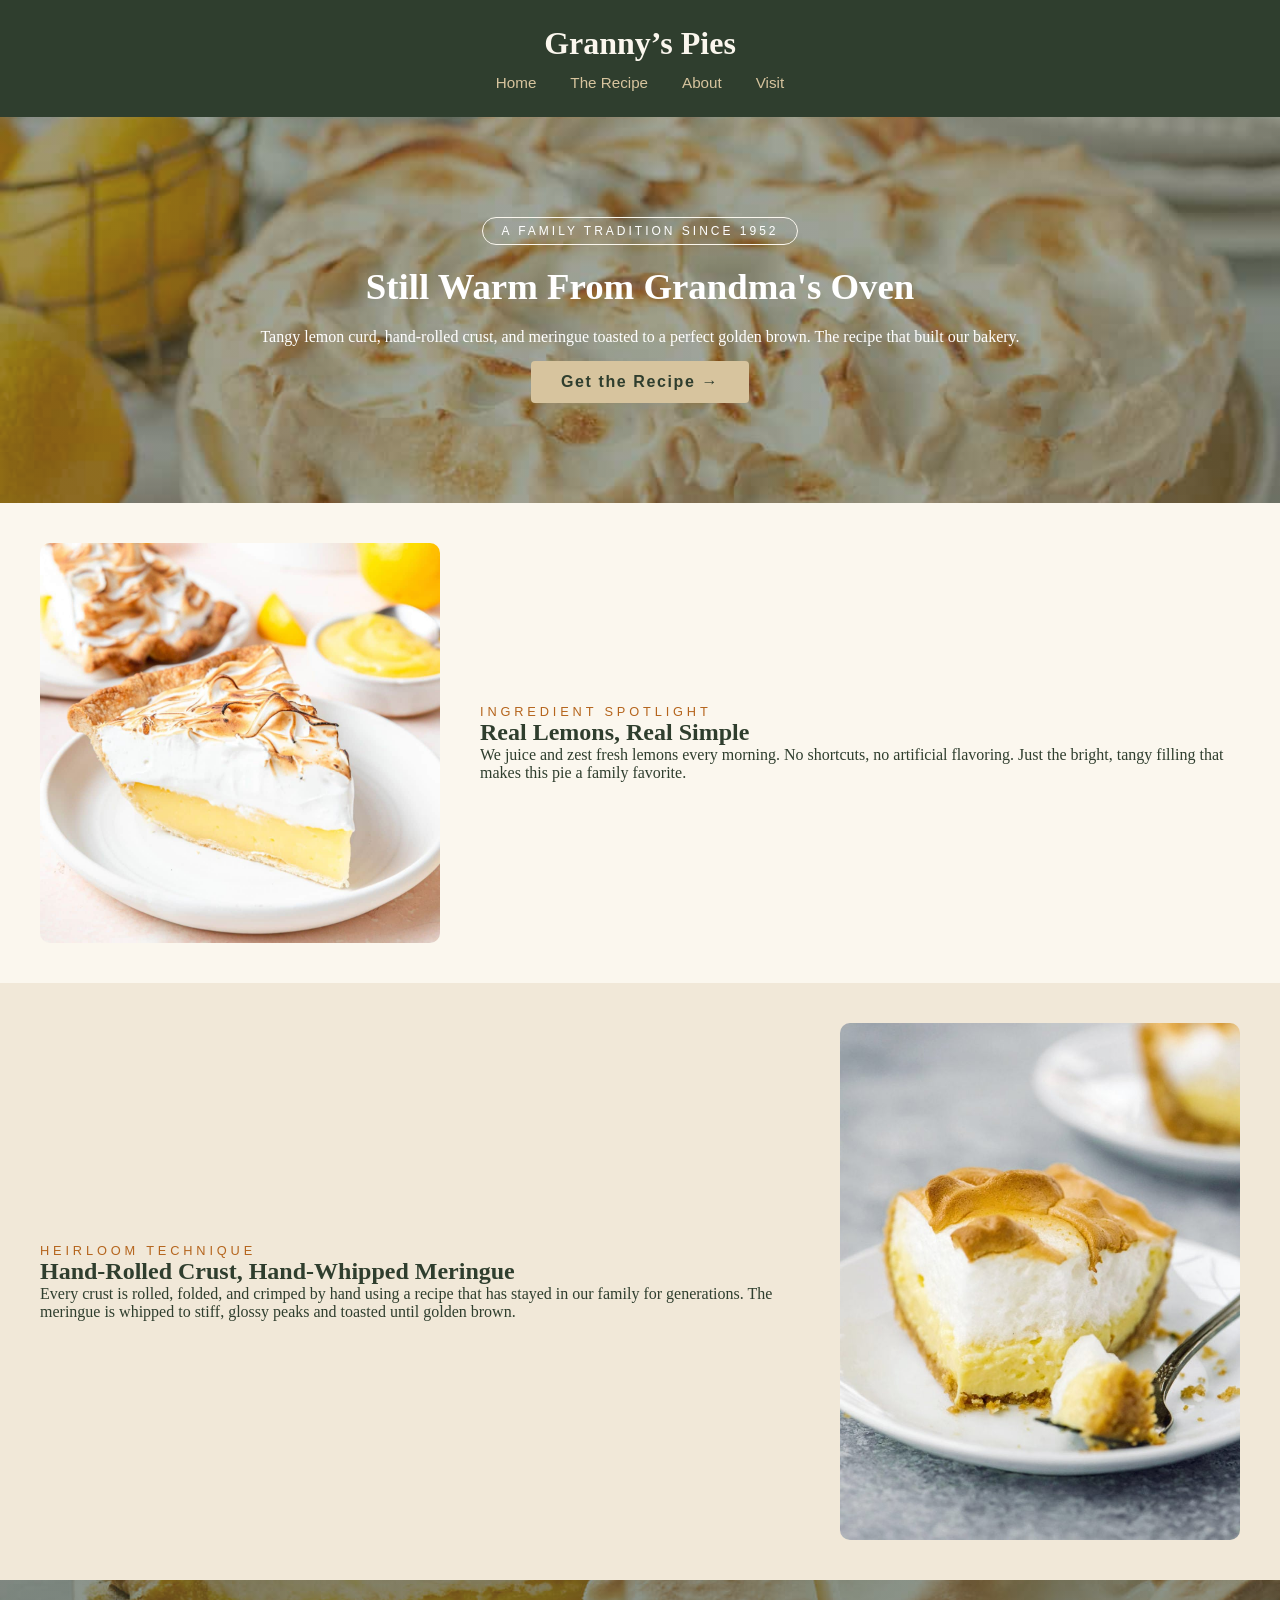
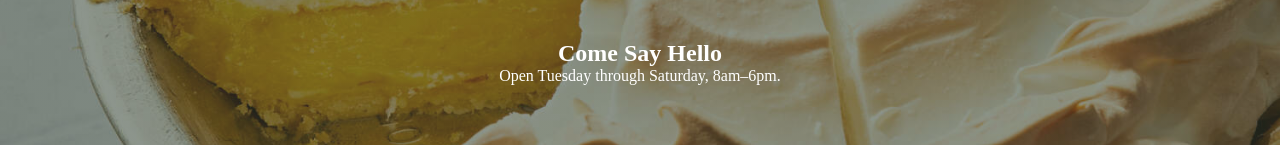
==== index.html @ a7a62526 "Add files via upload" ====
<!DOCTYPE html>
<!--
  Name: Yong Bemsimbom Nkwain Brian 
  Section: CSSE 290
  Assignment: Homework 1 - Recipe
  File: index.html
  Description: Front page for the Granny's Pies website.
-->
<html lang="en">
<head>
    <meta charset="UTF-8">
    <title>Granny's Pies</title>
    <link rel="stylesheet" href="index.css">
</head>
<body>
    <header class="navbar">
        <h1>Granny&rsquo;s Pies</h1>
        <nav>
            <a href="index.html">Home</a>
            <a href="pie.html">The Recipe</a>
            <a href="#story">About</a>
            <a href="#visit">Visit</a>
        </nav>
    </header>

    <!-- HERO IMAGE: replace the url(...) in index.css under .hero -->
    <section class="hero">
        <span class="badge">A FAMILY TRADITION SINCE 1952</span>
        <h2>Still Warm From Grandma's Oven</h2>
        <p>
            Tangy lemon curd, hand-rolled crust, and meringue toasted to a
            perfect golden brown. The recipe that built our bakery.
        </p>
        <a class="cta" href="pie.html">Get the Recipe &rarr;</a>
    </section>

    <!-- FEATURE IMAGE 1: replace src below -->
    <section class="feature">
        <img src="pie1.jpg" alt="Fresh lemons">
        <div class="feature-text">
            <p class="kicker">INGREDIENT SPOTLIGHT</p>
            <h2>Real Lemons, Real Simple</h2>
            <p>
                We juice and zest fresh lemons every morning. No shortcuts,
                no artificial flavoring. Just the bright, tangy
                filling that makes this pie a family favorite.
            </p>
        </div>
    </section>

    <!-- FEATURE IMAGE 2: replace src below -->
    <section class="feature reverse">
        <img src="pie2.jpg" alt="Hands rolling pie crust">
        <div class="feature-text">
            <p class="kicker">HEIRLOOM TECHNIQUE</p>
            <h2>Hand-Rolled Crust, Hand-Whipped Meringue</h2>
            <p>
                Every crust is rolled, folded, and crimped by hand using a
                recipe that has stayed in our family for generations. The
                meringue is whipped to stiff, glossy peaks and toasted until
                golden brown.
            </p>
        </div>
    </section>

    <!-- BANNER IMAGE: replace the url(...) in index.css under .banner -->
    <section id="visit" class="banner">
        <h2>Come Say Hello</h2>
        <p>Open Tuesday through Saturday, 8am&ndash;6pm.</p>
    </section>
</body>
</html>
---- index.css ----
/*
  Name: Yong Bemsimbom Nkwain Brian 
  Section: CSSE 290
  Assignment: Homework 1 - Recipe
  File: index.css
  Description: Optional stylesheet for index.html
*/

* {
    margin: 0;
    box-sizing: border-box;
}

body {
    font-family: Georgia, Garamond, serif;
    color: #2F3E2E;
    background-color: #FBF7EE;
}

.navbar {
    text-align: center;
    padding: 25px 0;
    background-color: #2F3E2E;
    color: #FBF7EE;
}

.navbar h1 {
    font-family: Georgia, serif;
    margin-bottom: 12px;
}

.navbar nav a {
    color: #D7C49E;
    margin: 0 15px;
    text-decoration: none;
    font-family: "Lucida Sans Unicode", Helvetica, Arial, sans-serif;
    font-size: 0.95em;
}

.navbar nav a:hover {
    text-decoration: underline;
}

/* HERO IMAGE GOES HERE - replace the url(...) below */
.hero {
    background-image: linear-gradient(rgba(47, 62, 46, 0.45), rgba(47, 62, 46, 0.45)),
        url("a-lemon_meringue_pie-feature-1.jpeg");
    background-size: cover;
    background-position: center;
    background-repeat: no-repeat;
    color: #FFFFFF;
    text-align: center;
    padding: 100px 20px;
}

.hero .badge {
    display: inline-block;
    border: 1px solid #FBF7EE;
    padding: 6px 18px;
    border-radius: 20px;
    letter-spacing: 0.25em;
    font-size: 0.75em;
    font-family: "Lucida Sans Unicode", Helvetica, Arial, sans-serif;
}

.hero h2 {
    font-size: 2.3em;
    margin: 20px 0;
    font-family: Georgia, serif;
}

.cta {
    display: inline-block;
    margin-top: 15px;
    background-color: #D7C49E;
    color: #2F3E2E;
    text-decoration: none;
    padding: 12px 30px;
    border-radius: 4px;
    font-weight: bold;
    font-family: "Lucida Sans Unicode", Helvetica, Arial, sans-serif;
    letter-spacing: 0.1em;
}

/* Image + text feature sections */
.feature {
    display: flex;
    flex-wrap: wrap;
    align-items: center;
    padding: 40px 20px;
}

.feature.reverse {
    background-color: #F1E8D8;
    flex-direction: row-reverse;
}

.feature img {
    width: 100%;
    max-width: 400px;
    border-radius: 10px;
    margin: 0 auto 20px;
    display: block;
}

.feature-text {
    flex: 1;
    padding: 0 20px;
}

.kicker {
    color: #B5651D;
    letter-spacing: 0.3em;
    font-family: "Lucida Sans Unicode", Helvetica, Arial, sans-serif;
    font-size: 0.8em;
}

.feature-text h2 {
    font-family: Georgia, serif;
}

/* BANNER IMAGE GOES HERE - replace the url(...) below */
.banner {
    background-image: linear-gradient(rgba(47, 62, 46, 0.55), rgba(47, 62, 46, 0.55)),
        url("CP-Meyer-Lemon-Meringue-Pie-vmtl-threeByTwoMediumAt2X.jpg");
    background-size: cover;
    background-position: center;
    background-repeat: no-repeat;
    text-align: center;
    color: #FFFFFF;
    padding: 60px 20px;
}

.banner h2 {
    font-family: Georgia, serif;
}

@media (min-width: 600px) {
    .feature img {
        margin: 0 20px;
    }
}
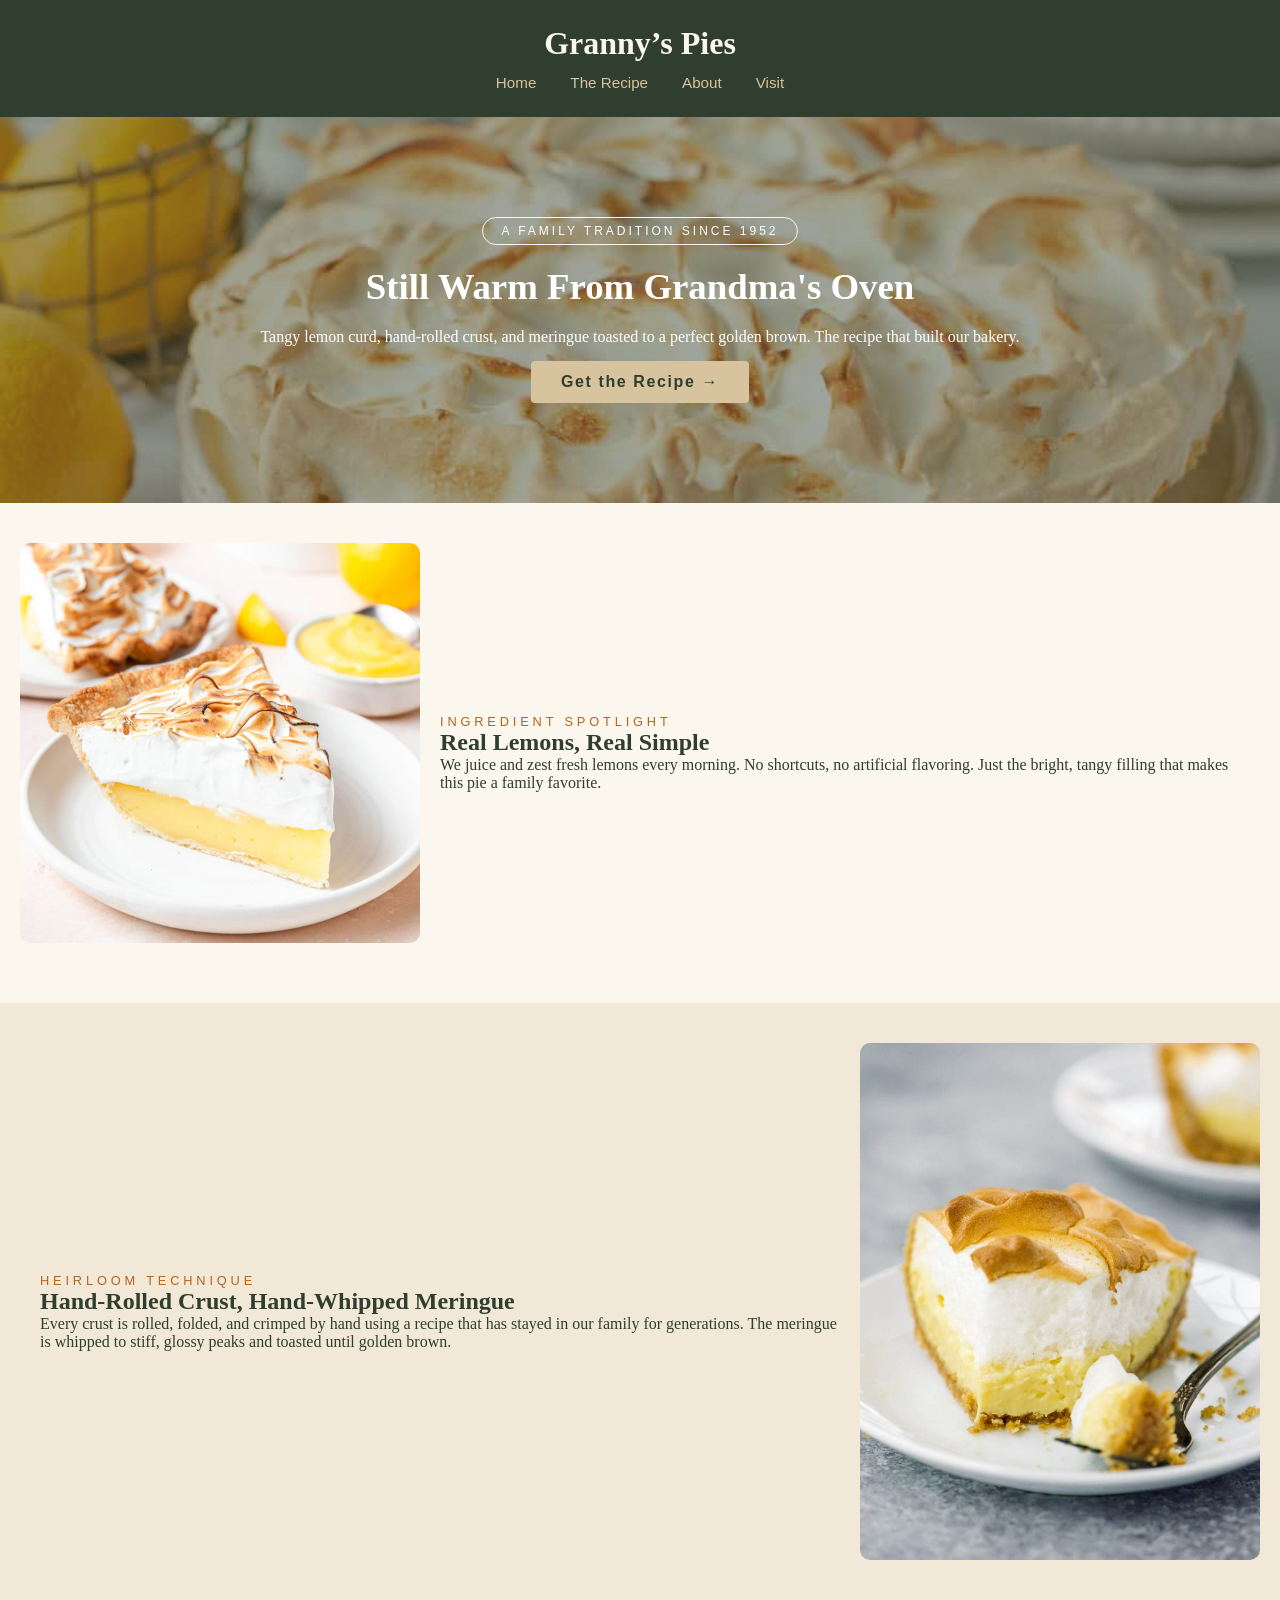
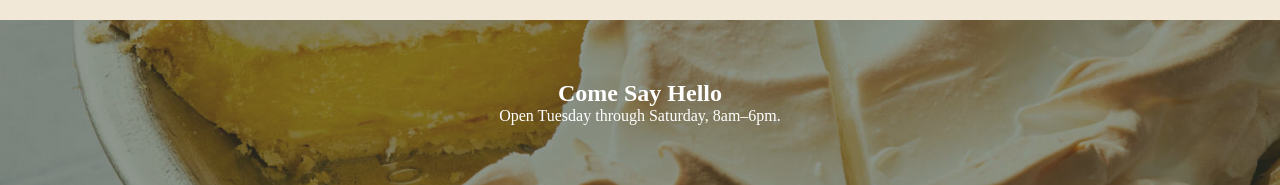
==== commit b2181668: "Add files via upload" ====
--- a/index.html
+++ b/index.html
@@ -9,6 +9,7 @@
 <html lang="en">
 <head>
     <meta charset="UTF-8">
+    <meta name="viewport" content="width=device-width, initial-scale=1">
     <title>Granny's Pies</title>
     <link rel="stylesheet" href="index.css">
 </head>
--- a/index.css
+++ b/index.css
@@ -85,14 +85,14 @@
 /* Image + text feature sections */
 .feature {
     display: flex;
-    flex-wrap: wrap;
+    flex-direction: column;
     align-items: center;
     padding: 40px 20px;
+    text-align: center;
 }
 
 .feature.reverse {
     background-color: #F1E8D8;
-    flex-direction: row-reverse;
 }
 
 .feature img {
@@ -135,8 +135,13 @@
     font-family: Georgia, serif;
 }
 
-@media (min-width: 600px) {
-    .feature img {
-        margin: 0 20px;
+@media (min-width: 700px) {
+    .feature {
+        flex-direction: row;
+        text-align: left;
+    }
+
+    .feature.reverse {
+        flex-direction: row-reverse;
     }
 }
